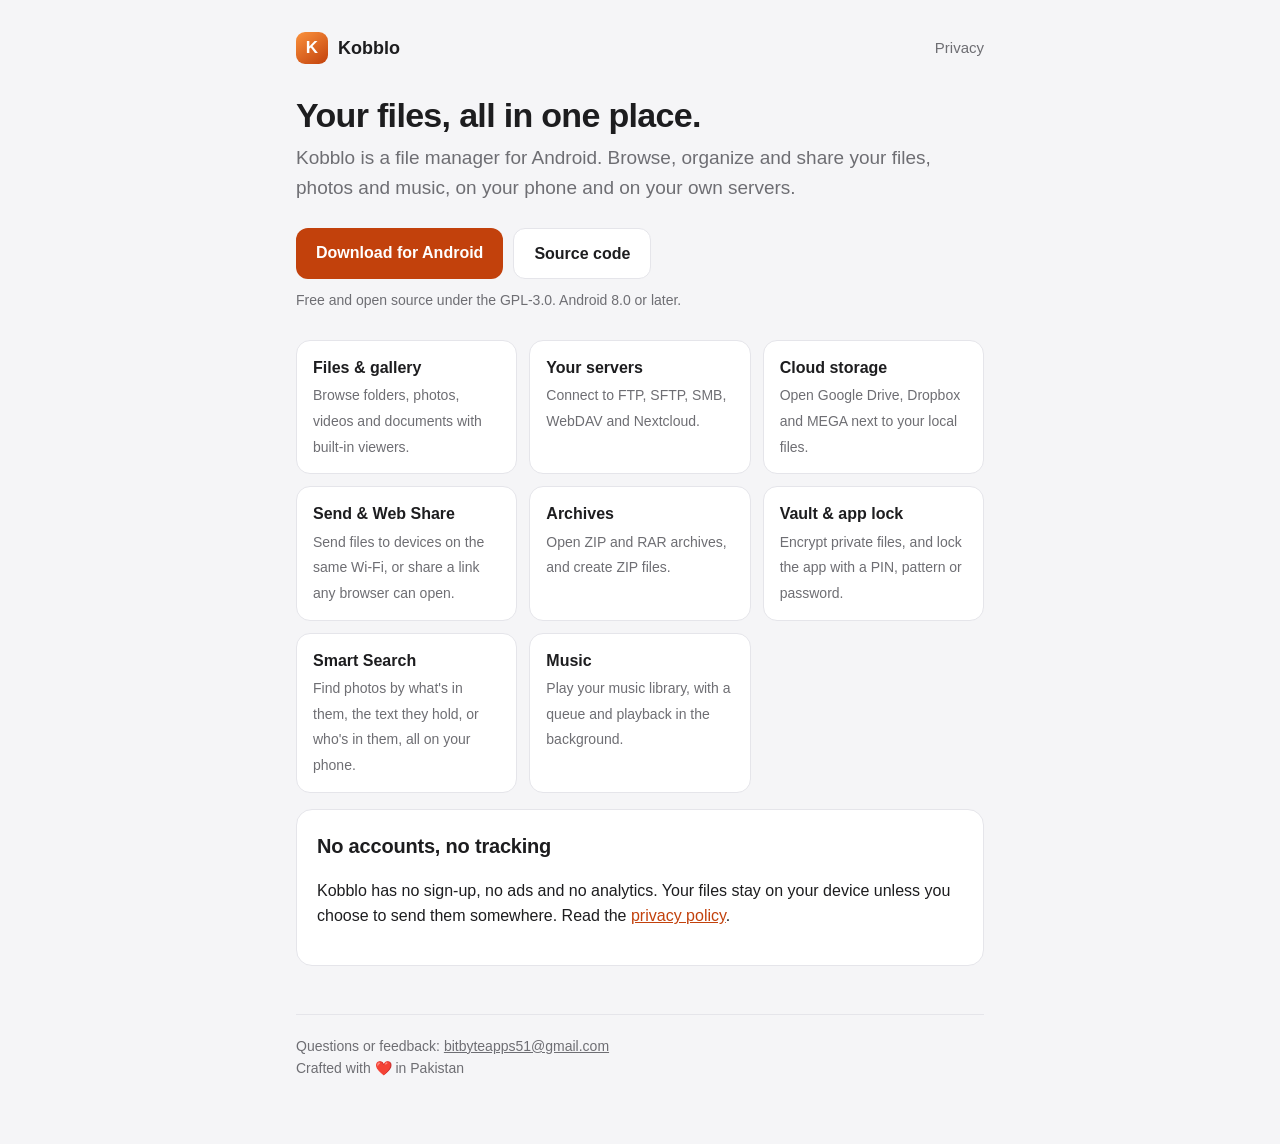
==== kobblo/index.html @ 42e16e0b "Kobblo website and privacy policy" ====
<!doctype html>
<html lang="en">
<head>
  <meta charset="utf-8">
  <meta name="viewport" content="width=device-width, initial-scale=1">
  <title>Kobblo – File Manager</title>
  <meta name="description" content="Kobblo is a file manager for Android: browse, organize and share your files, photos and media, on your phone and your own servers.">
  <link rel="stylesheet" href="style.css">
</head>
<body>
  <div class="wrap">
    <header class="site">
      <a class="brand" href="./"><span class="mark">K</span>Kobblo</a>
      <nav>
        <a href="privacy/">Privacy</a>
      </nav>
    </header>

    <h1>Your files, all in one place.</h1>
    <p class="lede">Kobblo is a file manager for Android. Browse, organize and share your files, photos and music, on your phone and on your own servers.</p>

    <p class="actions">
      <a class="button" href="https://github.com/JkMulti/Kobblo/releases/latest">Download for Android</a>
      <a class="button secondary" href="https://github.com/JkMulti/Kobblo">Source code</a>
    </p>
    <p class="meta">Free and open source under the GPL-3.0. Android 8.0 or later.</p>

    <ul class="features">
      <li><strong>Files &amp; gallery</strong><span>Browse folders, photos, videos and documents with built-in viewers.</span></li>
      <li><strong>Your servers</strong><span>Connect to FTP, SFTP, SMB, WebDAV and Nextcloud.</span></li>
      <li><strong>Cloud storage</strong><span>Open Google Drive, Dropbox and MEGA next to your local files.</span></li>
      <li><strong>Send &amp; Web Share</strong><span>Send files to devices on the same Wi-Fi, or share a link any browser can open.</span></li>
      <li><strong>Archives</strong><span>Open ZIP and RAR archives, and create ZIP files.</span></li>
      <li><strong>Vault &amp; app lock</strong><span>Encrypt private files, and lock the app with a PIN, pattern or password.</span></li>
      <li><strong>Smart Search</strong><span>Find photos by what's in them, the text they hold, or who's in them, all on your phone.</span></li>
      <li><strong>Music</strong><span>Play your music library, with a queue and playback in the background.</span></li>
    </ul>

    <div class="card">
      <h2>No accounts, no tracking</h2>
      <p>Kobblo has no sign-up, no ads and no analytics. Your files stay on your device unless you choose to send them somewhere. Read the <a href="privacy/">privacy policy</a>.</p>
    </div>

    <footer class="site">
      Questions or feedback: <a href="mailto:bitbyteapps51@gmail.com">bitbyteapps51@gmail.com</a><br>
      Crafted with ❤️ in Pakistan
    </footer>
  </div>
</body>
</html>
---- kobblo/style.css ----
:root {
  --bg: #f5f5f7;
  --card: #ffffff;
  --text: #1d1d1f;
  --muted: #6e6e73;
  --line: #e5e5ea;
  --accent: #c2410c;
  --code-bg: #f2f2f5;
  color-scheme: light;
}

@media (prefers-color-scheme: dark) {
  :root {
    --bg: #000000;
    --card: #1c1c1e;
    --text: #f5f5f7;
    --muted: #a1a1a6;
    --line: #2c2c2e;
    --accent: #fb923c;
    --code-bg: #2c2c2e;
    color-scheme: dark;
  }
}

* { box-sizing: border-box; }

body {
  margin: 0;
  background: var(--bg);
  color: var(--text);
  font: 16px/1.6 -apple-system, BlinkMacSystemFont, "Segoe UI", Roboto, "Helvetica Neue", Arial, sans-serif;
  -webkit-font-smoothing: antialiased;
}

.wrap {
  max-width: 720px;
  margin: 0 auto;
  padding: 32px 16px 64px;
}

header.site {
  display: flex;
  align-items: center;
  justify-content: space-between;
  gap: 12px;
  margin-bottom: 32px;
}

.brand {
  display: flex;
  align-items: center;
  gap: 10px;
  color: var(--text);
  text-decoration: none;
  font-weight: 700;
  font-size: 18px;
}

.mark {
  width: 32px;
  height: 32px;
  border-radius: 9px;
  background: linear-gradient(145deg, #fb923c, #c2410c);
  display: grid;
  place-items: center;
  color: #fff;
  font-size: 17px;
  font-weight: 800;
}

nav a {
  color: var(--muted);
  text-decoration: none;
  margin-left: 16px;
  font-size: 15px;
}

nav a:hover, nav a[aria-current="page"] { color: var(--text); }

h1 { font-size: 34px; line-height: 1.15; margin: 0 0 8px; letter-spacing: -0.02em; }
h2 { font-size: 20px; margin: 36px 0 8px; letter-spacing: -0.01em; }
p, li { color: var(--text); }
.lede { font-size: 19px; color: var(--muted); margin: 0 0 24px; }
.meta { color: var(--muted); font-size: 14px; margin: 0 0 28px; }

a { color: var(--accent); }

.card {
  background: var(--card);
  border: 1px solid var(--line);
  border-radius: 16px;
  padding: 20px;
  margin: 16px 0;
}

.card h2:first-child { margin-top: 0; }

ul { padding-left: 20px; }
li { margin: 6px 0; }

pre {
  background: var(--code-bg);
  border-radius: 12px;
  padding: 16px;
  overflow-x: auto;
  white-space: pre-wrap;
  font: 13px/1.55 ui-monospace, SFMono-Regular, Menlo, Consolas, monospace;
}

.features {
  display: grid;
  grid-template-columns: repeat(auto-fit, minmax(200px, 1fr));
  gap: 12px;
  padding: 0;
  list-style: none;
}

.features li {
  background: var(--card);
  border: 1px solid var(--line);
  border-radius: 14px;
  padding: 14px 16px;
  margin: 0;
}

.features strong { display: block; margin-bottom: 2px; }
.features span { color: var(--muted); font-size: 14px; }

footer.site {
  margin-top: 48px;
  padding-top: 20px;
  border-top: 1px solid var(--line);
  color: var(--muted);
  font-size: 14px;
}

footer.site a { color: var(--muted); }

@media (max-width: 480px) {
  h1 { font-size: 28px; }
  nav a { margin-left: 12px; font-size: 14px; }
}

.actions { display: flex; flex-wrap: wrap; gap: 10px; margin: 0 0 10px; }

.button {
  display: inline-block;
  padding: 12px 20px;
  border-radius: 12px;
  background: var(--accent);
  color: #fff;
  font-weight: 600;
  text-decoration: none;
}

.button.secondary {
  background: var(--card);
  color: var(--text);
  border: 1px solid var(--line);
}

.button:hover { filter: brightness(1.05); }
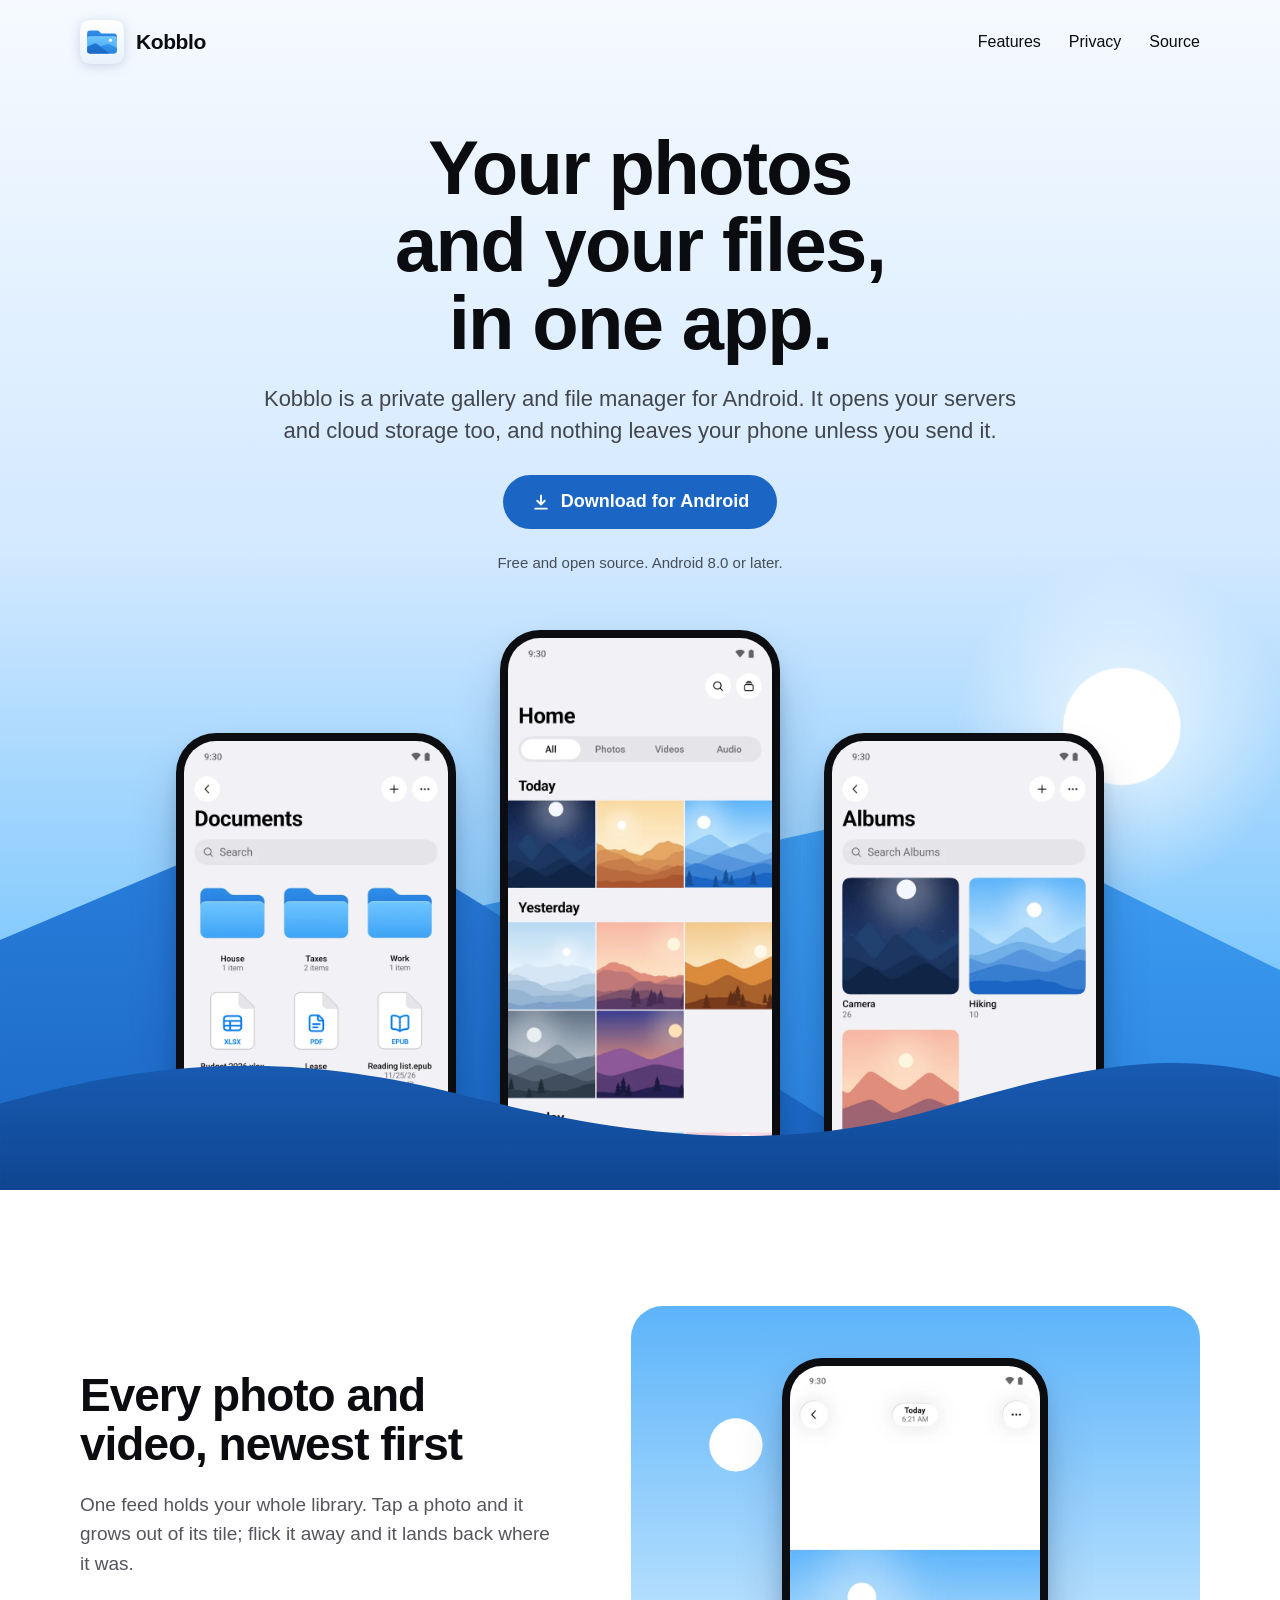
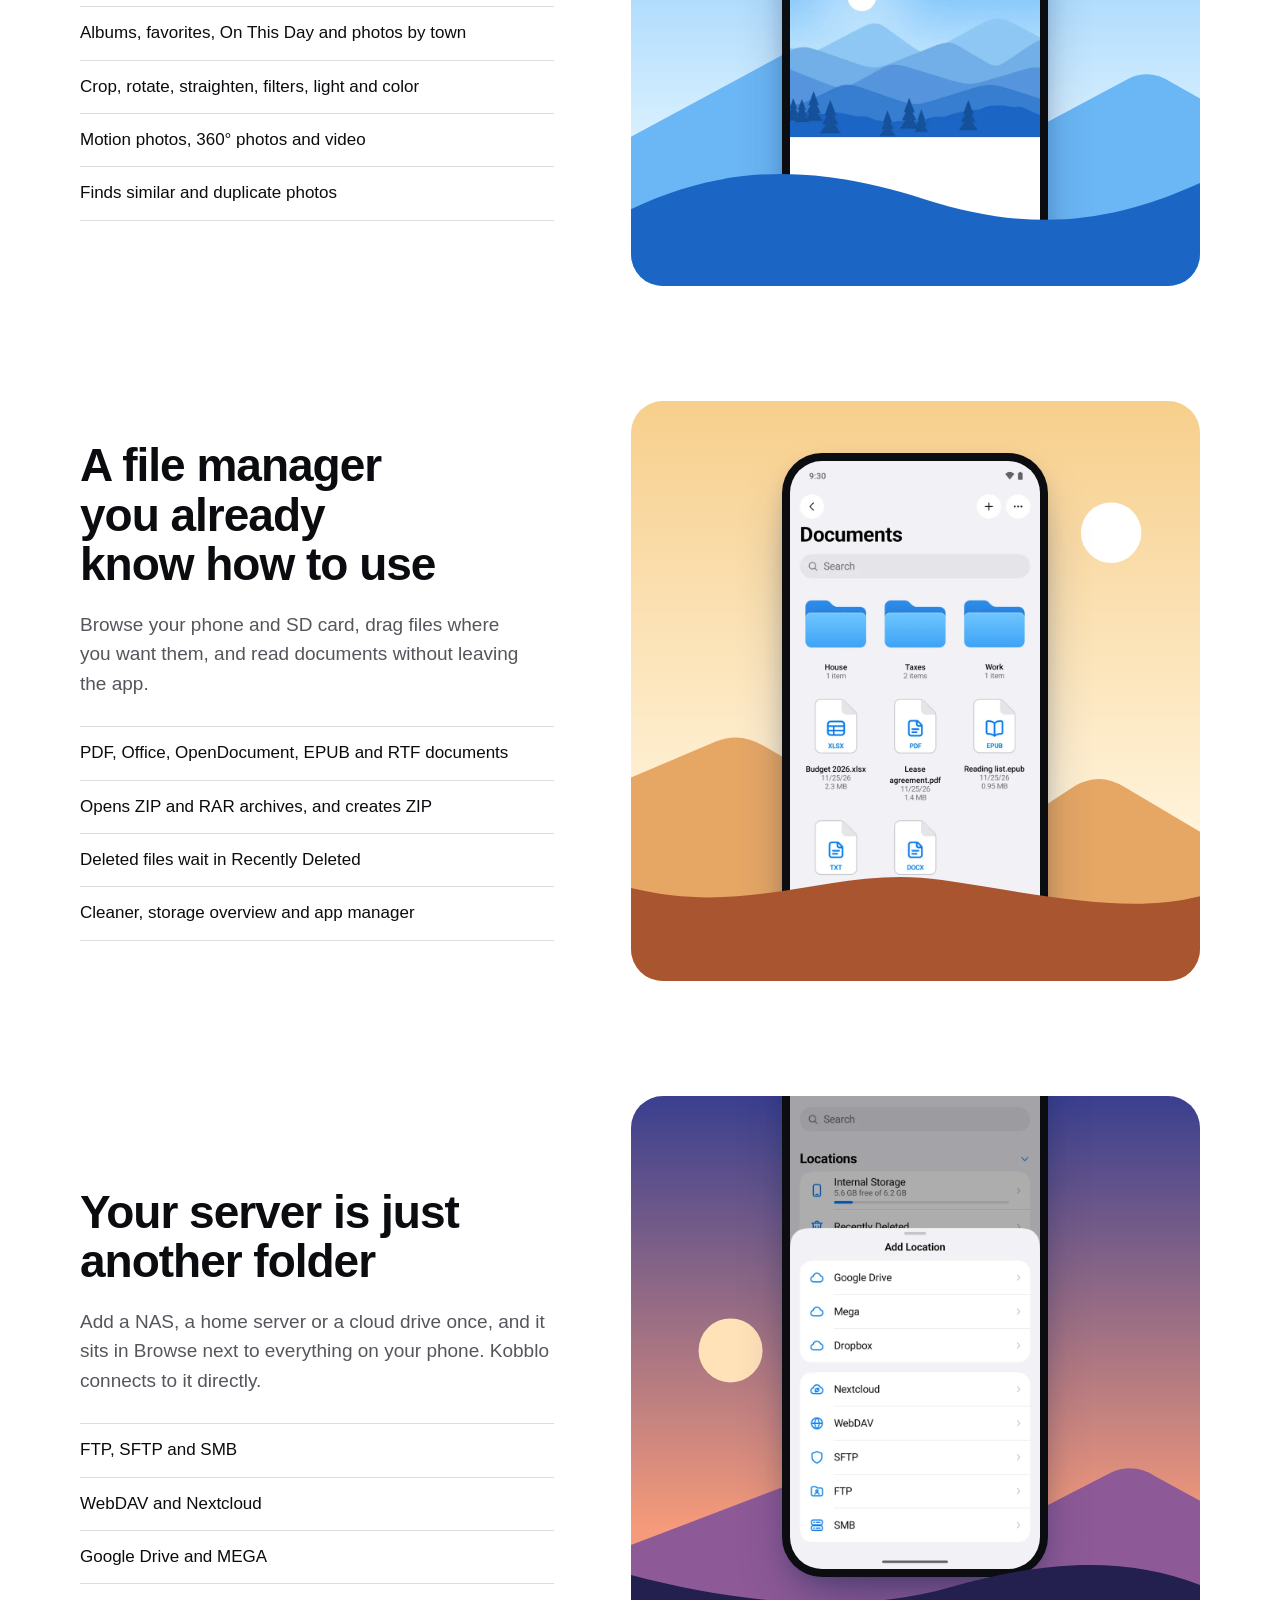
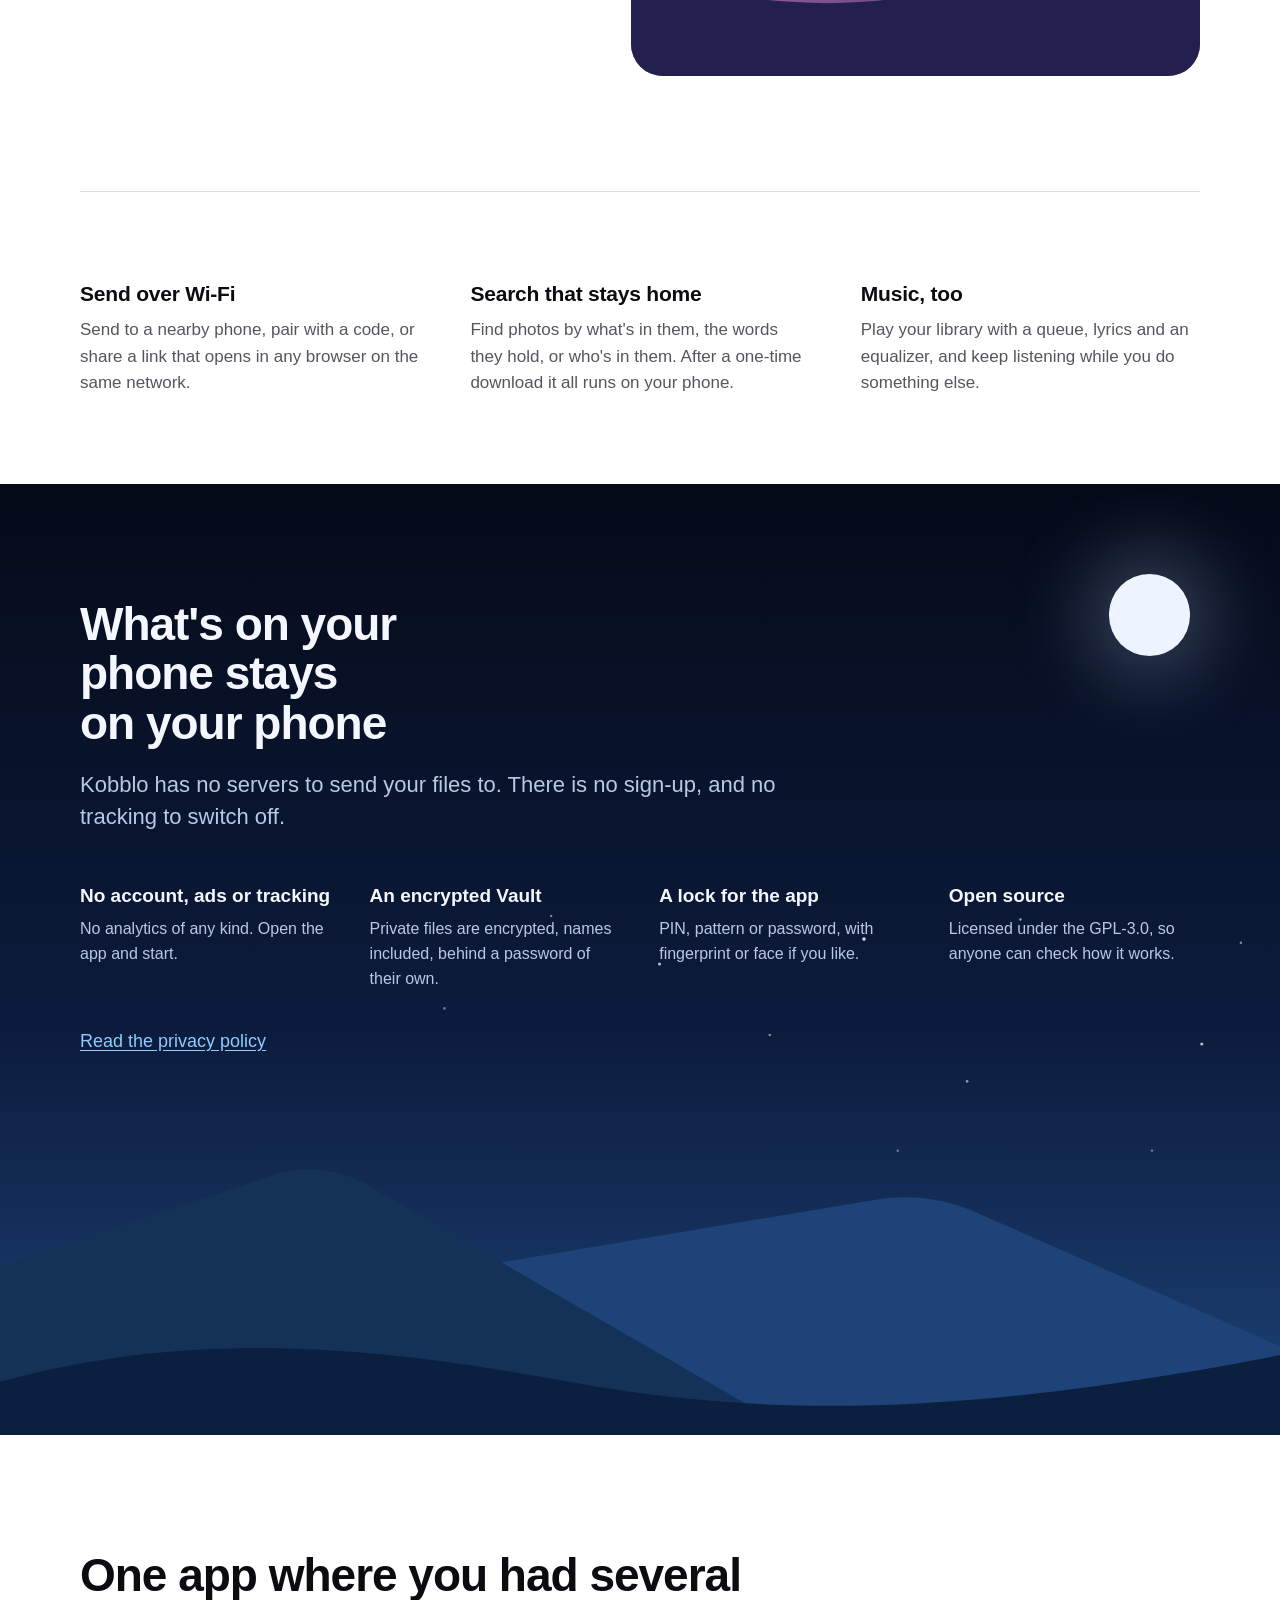
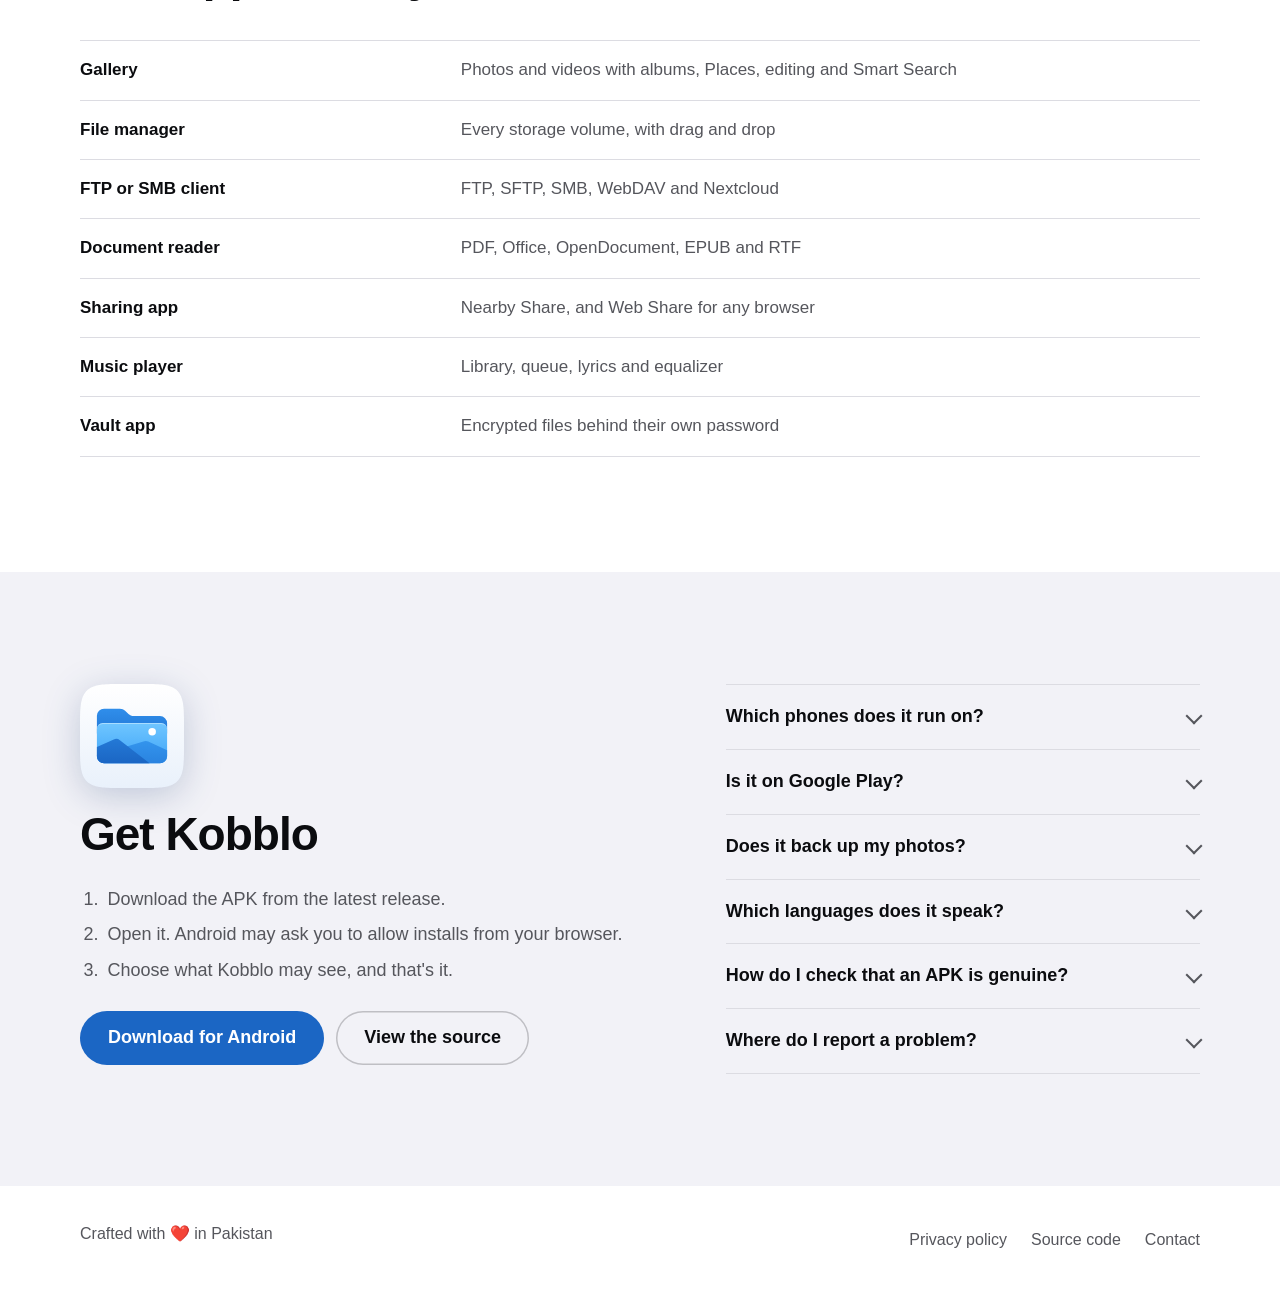
==== commit 59d20a6d: "New design with the app's icon" ====
--- a/kobblo/index.html
+++ b/kobblo/index.html
@@ -3,48 +3,242 @@
 <head>
   <meta charset="utf-8">
   <meta name="viewport" content="width=device-width, initial-scale=1">
-  <title>Kobblo – File Manager</title>
-  <meta name="description" content="Kobblo is a file manager for Android: browse, organize and share your files, photos and media, on your phone and your own servers.">
+  <title>Kobblo – Gallery and File Manager for Android</title>
+  <meta name="description" content="Kobblo is a private gallery and file manager for Android. Photos, files, servers and cloud storage in one app, with no account, no ads and no tracking.">
+  <link rel="canonical" href="https://jkmulti.github.io/kobblo/">
+  <link rel="icon" href="img/icon.svg" type="image/svg+xml">
+  <link rel="icon" href="img/favicon.png" type="image/png" sizes="64x64">
+  <link rel="apple-touch-icon" href="img/apple-touch-icon.png">
+  <meta name="theme-color" content="#f6faff" media="(prefers-color-scheme: light)">
+  <meta name="theme-color" content="#050a18" media="(prefers-color-scheme: dark)">
+  <meta property="og:type" content="website">
+  <meta property="og:title" content="Kobblo – Gallery and File Manager for Android">
+  <meta property="og:description" content="Your photos and your files, in one private app.">
+  <meta property="og:url" content="https://jkmulti.github.io/kobblo/">
+  <meta property="og:image" content="https://jkmulti.github.io/kobblo/img/share.png">
+  <meta name="twitter:card" content="summary_large_image">
   <link rel="stylesheet" href="style.css">
 </head>
 <body>
-  <div class="wrap">
-    <header class="site">
-      <a class="brand" href="./"><span class="mark">K</span>Kobblo</a>
-      <nav>
-        <a href="privacy/">Privacy</a>
-      </nav>
-    </header>
-
-    <h1>Your files, all in one place.</h1>
-    <p class="lede">Kobblo is a file manager for Android. Browse, organize and share your files, photos and music, on your phone and on your own servers.</p>
-
-    <p class="actions">
-      <a class="button" href="https://github.com/JkMulti/Kobblo/releases/latest">Download for Android</a>
-      <a class="button secondary" href="https://github.com/JkMulti/Kobblo">Source code</a>
-    </p>
-    <p class="meta">Free and open source under the GPL-3.0. Android 8.0 or later.</p>
-
-    <ul class="features">
-      <li><strong>Files &amp; gallery</strong><span>Browse folders, photos, videos and documents with built-in viewers.</span></li>
-      <li><strong>Your servers</strong><span>Connect to FTP, SFTP, SMB, WebDAV and Nextcloud.</span></li>
-      <li><strong>Cloud storage</strong><span>Open Google Drive, Dropbox and MEGA next to your local files.</span></li>
-      <li><strong>Send &amp; Web Share</strong><span>Send files to devices on the same Wi-Fi, or share a link any browser can open.</span></li>
-      <li><strong>Archives</strong><span>Open ZIP and RAR archives, and create ZIP files.</span></li>
-      <li><strong>Vault &amp; app lock</strong><span>Encrypt private files, and lock the app with a PIN, pattern or password.</span></li>
-      <li><strong>Smart Search</strong><span>Find photos by what's in them, the text they hold, or who's in them, all on your phone.</span></li>
-      <li><strong>Music</strong><span>Play your music library, with a queue and playback in the background.</span></li>
-    </ul>
-
-    <div class="card">
-      <h2>No accounts, no tracking</h2>
-      <p>Kobblo has no sign-up, no ads and no analytics. Your files stay on your device unless you choose to send them somewhere. Read the <a href="privacy/">privacy policy</a>.</p>
+  <a class="skip" href="#main">Skip to content</a>
+
+  <section class="open">
+    <svg class="land back" viewBox="0 0 1440 760" aria-hidden="true">
+      <defs>
+        <linearGradient id="far" x2="0" y2="1"><stop stop-color="var(--far-top)"/><stop offset="1" stop-color="var(--far-low)"/></linearGradient>
+        <linearGradient id="near" x2="0" y2="1"><stop stop-color="var(--near-top)"/><stop offset="1" stop-color="var(--near-low)"/></linearGradient>
+        <radialGradient id="glow"><stop stop-color="var(--sun)" stop-opacity=".75"/><stop offset="1" stop-color="var(--sun)" stop-opacity="0"/></radialGradient>
+      </defs>
+      <g class="sun"><circle cx="1262" cy="238" r="190" fill="url(#glow)"/><circle cx="1262" cy="238" r="66" fill="var(--sun)"/></g>
+      <path fill="url(#far)" d="M0 560 L1000 338 Q1060 324 1116 352 L1440 512 V760 H0Z"/>
+      <path fill="url(#near)" d="M0 478 L298 352 Q360 326 416 360 L1060 760 H0Z"/>
+    </svg>
+
+    <div class="wrap">
+      <header class="site-head" style="position:relative;z-index:3">
+        <a class="brand" href="./"><img src="img/icon.svg" width="44" height="44" alt="">Kobblo</a>
+        <nav aria-label="Main">
+          <a class="wide" href="#features">Features</a>
+          <a href="privacy/">Privacy</a>
+          <a href="https://github.com/JkMulti/Kobblo">Source</a>
+        </nav>
+      </header>
+
+      <div class="copy">
+        <h1>Your photos and your files, in one app.</h1>
+        <p class="lead">Kobblo is a private gallery and file manager for Android. It opens your servers and cloud storage too, and nothing leaves your phone unless you send it.</p>
+        <p class="actions">
+          <a class="button" href="https://github.com/JkMulti/Kobblo/releases/latest">
+            <svg viewBox="0 0 24 24" fill="none" stroke="currentColor" stroke-width="2.2" stroke-linecap="round" stroke-linejoin="round" aria-hidden="true"><path d="M12 4v11M7.5 10.5 12 15l4.5-4.5M5 20h14"/></svg>
+            Download for Android
+          </a>
+        </p>
+        <p class="note">Free and open source. Android 8.0 or later.</p>
+      </div>
     </div>
 
-    <footer class="site">
-      Questions or feedback: <a href="mailto:bitbyteapps51@gmail.com">bitbyteapps51@gmail.com</a><br>
-      Crafted with ❤️ in Pakistan
-    </footer>
-  </div>
+    <div class="phones">
+      <div class="phone"><picture><source srcset="img/documents-dark.webp" media="(prefers-color-scheme: dark)"><img src="img/documents.webp" width="630" height="1400" alt="A folder in Kobblo, with three blue folders and five documents"></picture></div>
+      <div class="phone"><picture><source srcset="img/home-dark.webp" media="(prefers-color-scheme: dark)"><img src="img/home.webp" width="630" height="1400" alt="Kobblo's Home tab, with photos grouped under Today, Yesterday and Sunday"></picture></div>
+      <div class="phone"><picture><source srcset="img/albums-dark.webp" media="(prefers-color-scheme: dark)"><img src="img/albums.webp" width="630" height="1400" alt="Albums in Kobblo: Camera, Hiking and Lake weekend"></picture></div>
+    </div>
+
+    <svg class="land front" viewBox="0 0 1440 190" aria-hidden="true">
+      <defs><linearGradient id="fore" x2="0" y2="1"><stop stop-color="var(--fore-top)"/><stop offset="1" stop-color="var(--fore-low)"/></linearGradient></defs>
+      <path fill="url(#fore)" d="M0 92 C180 40 330 34 520 82 S880 150 1060 96 1330 34 1440 62 V190 H0Z"/>
+    </svg>
+  </section>
+
+  <main id="main">
+    <div id="features" class="wrap">
+      <section class="chapter">
+        <div class="split">
+          <div class="text">
+            <h2>Every photo and video, newest first</h2>
+            <p>One feed holds your whole library. Tap a photo and it grows out of its tile; flick it away and it lands back where it was.</p>
+            <ul class="facts">
+              <li>Albums, favorites, On This Day and photos by town</li>
+              <li>Crop, rotate, straighten, filters, light and color</li>
+              <li>Motion photos, 360° photos and video</li>
+              <li>Finds similar and duplicate photos</li>
+            </ul>
+          </div>
+          <div class="stage noon">
+            <svg class="sun-dot" viewBox="0 0 640 580" aria-hidden="true"><circle cx="118" cy="120" r="30" fill="#fff"/></svg>
+            <svg class="ridge" viewBox="0 0 640 300" preserveAspectRatio="none" aria-hidden="true"><path fill="#6bb6f5" d="M0 150 L176 66 Q210 52 244 70 L420 158 L560 92 Q584 82 608 96 L640 112 V300 H0Z"/></svg>
+            <div class="phone"><picture><source srcset="img/viewer-dark.webp" media="(prefers-color-scheme: dark)"><img loading="lazy" src="img/viewer.webp" width="630" height="1400" alt="A photo open in Kobblo, with a strip of the other photos below it"></picture></div>
+            <svg class="ridge fore" viewBox="0 0 640 300" preserveAspectRatio="none" aria-hidden="true"><path fill="#1b66c4" d="M0 222 C110 176 210 178 330 212 S540 236 640 196 V300 H0Z"/></svg>
+          </div>
+        </div>
+      </section>
+
+      <section class="chapter">
+        <div class="split">
+          <div class="text">
+            <h2>A file manager you already know how to use</h2>
+            <p>Browse your phone and SD card, drag files where you want them, and read documents without leaving the app.</p>
+            <ul class="facts">
+              <li>PDF, Office, OpenDocument, EPUB and RTF documents</li>
+              <li>Opens ZIP and RAR archives, and creates ZIP</li>
+              <li>Deleted files wait in Recently Deleted</li>
+              <li>Cleaner, storage overview and app manager</li>
+            </ul>
+          </div>
+          <div class="stage gold">
+            <svg class="sun-dot" viewBox="0 0 640 580" aria-hidden="true"><circle cx="540" cy="112" r="34" fill="#fff"/></svg>
+            <svg class="ridge" viewBox="0 0 640 300" preserveAspectRatio="none" aria-hidden="true"><path fill="#e6a765" d="M0 96 L96 60 Q124 50 152 66 L372 178 L500 104 Q528 90 556 106 L640 150 V300 H0Z"/></svg>
+            <div class="phone"><picture><source srcset="img/documents-dark.webp" media="(prefers-color-scheme: dark)"><img loading="lazy" src="img/documents.webp" width="630" height="1400" alt="The Documents folder in Kobblo"></picture></div>
+            <svg class="ridge fore" viewBox="0 0 640 300" preserveAspectRatio="none" aria-hidden="true"><path fill="#a9552f" d="M0 206 C140 236 230 182 350 198 S560 232 640 214 V300 H0Z"/></svg>
+          </div>
+        </div>
+      </section>
+
+      <section class="chapter">
+        <div class="split">
+          <div class="text">
+            <h2>Your server is just another folder</h2>
+            <p>Add a NAS, a home server or a cloud drive once, and it sits in Browse next to everything on your phone. Kobblo connects to it directly.</p>
+            <ul class="facts">
+              <li>FTP, SFTP and SMB</li>
+              <li>WebDAV and Nextcloud</li>
+              <li>Google Drive and MEGA</li>
+            </ul>
+          </div>
+          <div class="stage dusk">
+            <svg class="sun-dot" viewBox="0 0 640 580" aria-hidden="true"><circle cx="112" cy="250" r="36" fill="#ffe2b8"/></svg>
+            <svg class="ridge" viewBox="0 0 640 300" preserveAspectRatio="none" aria-hidden="true"><path fill="#8d5a97" d="M0 168 L250 84 Q290 70 328 92 L430 146 L540 96 Q566 86 590 100 L640 124 V300 H0Z"/></svg>
+            <div class="phone"><picture><source srcset="img/locations-dark.webp" media="(prefers-color-scheme: dark)"><img loading="lazy" src="img/locations.webp" width="630" height="1400" alt="The Add Location sheet, listing cloud storage and server types"></picture></div>
+            <svg class="ridge fore" viewBox="0 0 640 300" preserveAspectRatio="none" aria-hidden="true"><path fill="#231f4f" d="M0 198 C120 226 250 238 360 210 S560 180 640 208 V300 H0Z"/></svg>
+          </div>
+        </div>
+      </section>
+
+      <section class="more columns" aria-label="More in Kobblo">
+        <div>
+          <h3>Send over Wi-Fi</h3>
+          <p>Send to a nearby phone, pair with a code, or share a link that opens in any browser on the same network.</p>
+        </div>
+        <div>
+          <h3>Search that stays home</h3>
+          <p>Find photos by what's in them, the words they hold, or who's in them. After a one-time download it all runs on your phone.</p>
+        </div>
+        <div>
+          <h3>Music, too</h3>
+          <p>Play your library with a queue, lyrics and an equalizer, and keep listening while you do something else.</p>
+        </div>
+      </section>
+    </div>
+
+    <section class="night" aria-labelledby="private">
+      <i class="moon" aria-hidden="true"></i>
+      <svg class="sky" viewBox="0 0 1440 620" aria-hidden="true">
+        <g fill="#fff">
+          <circle cx="742" cy="90" r="1.8" opacity=".7"/><circle cx="866" cy="170" r="1.4" opacity=".5"/><circle cx="972" cy="62" r="2" opacity=".8"/><circle cx="1088" cy="222" r="1.5" opacity=".55"/><circle cx="1148" cy="40" r="1.4" opacity=".6"/><circle cx="1352" cy="180" r="1.8" opacity=".7"/><circle cx="1396" cy="66" r="1.4" opacity=".5"/><circle cx="620" cy="36" r="1.4" opacity=".45"/><circle cx="500" cy="140" r="1.5" opacity=".4"/><circle cx="1010" cy="300" r="1.4" opacity=".4"/><circle cx="1296" cy="300" r="1.3" opacity=".45"/>
+        </g>
+        <path fill="#1d4379" d="M0 520 L980 356 Q1044 344 1104 372 L1440 520 V620 H0Z"/>
+        <path fill="#143158" d="M0 430 L300 330 Q360 308 416 340 L900 620 H0Z"/>
+        <path fill="#0b1f3f" d="M0 560 C220 500 420 520 640 560 S1080 600 1440 530 V620 H0Z"/>
+      </svg>
+      <div class="wrap">
+        <h2 id="private">What's on your phone stays on your phone</h2>
+        <p class="lead">Kobblo has no servers to send your files to. There is no sign-up, and no tracking to switch off.</p>
+        <dl>
+          <div><dt>No account, ads or tracking</dt><dd>No analytics of any kind. Open the app and start.</dd></div>
+          <div><dt>An encrypted Vault</dt><dd>Private files are encrypted, names included, behind a password of their own.</dd></div>
+          <div><dt>A lock for the app</dt><dd>PIN, pattern or password, with fingerprint or face if you like.</dd></div>
+          <div><dt>Open source</dt><dd>Licensed under the GPL-3.0, so anyone can check how it works.</dd></div>
+        </dl>
+        <p class="policy"><a href="privacy/">Read the privacy policy</a></p>
+      </div>
+    </section>
+
+    <section class="chapter wrap">
+      <h2>One app where you had several</h2>
+      <table class="swap">
+        <tbody>
+          <tr><th scope="row">Gallery</th><td>Photos and videos with albums, Places, editing and Smart Search</td></tr>
+          <tr><th scope="row">File manager</th><td>Every storage volume, with drag and drop</td></tr>
+          <tr><th scope="row">FTP or SMB client</th><td>FTP, SFTP, SMB, WebDAV and Nextcloud</td></tr>
+          <tr><th scope="row">Document reader</th><td>PDF, Office, OpenDocument, EPUB and RTF</td></tr>
+          <tr><th scope="row">Sharing app</th><td>Nearby Share, and Web Share for any browser</td></tr>
+          <tr><th scope="row">Music player</th><td>Library, queue, lyrics and equalizer</td></tr>
+          <tr><th scope="row">Vault app</th><td>Encrypted files behind their own password</td></tr>
+        </tbody>
+      </table>
+    </section>
+
+    <section class="get" aria-labelledby="get">
+      <div class="wrap">
+        <div class="start">
+          <img src="img/icon.svg" width="104" height="104" alt="Kobblo's icon: a blue folder with hills and a sun">
+          <h2 id="get">Get Kobblo</h2>
+          <ol>
+            <li>Download the APK from the latest release.</li>
+            <li>Open it. Android may ask you to allow installs from your browser.</li>
+            <li>Choose what Kobblo may see, and that's it.</li>
+          </ol>
+          <p class="actions">
+            <a class="button" href="https://github.com/JkMulti/Kobblo/releases/latest">Download for Android</a>
+            <a class="button plain" href="https://github.com/JkMulti/Kobblo">View the source</a>
+          </p>
+        </div>
+        <div>
+          <details>
+            <summary>Which phones does it run on?</summary>
+            <p>Android 8.0 or later. Smart Search, text in photos and People need Android 11 or later.</p>
+          </details>
+          <details>
+            <summary>Is it on Google Play?</summary>
+            <p>Not at the moment. Every release is published on GitHub, with its checksum.</p>
+          </details>
+          <details>
+            <summary>Does it back up my photos?</summary>
+            <p>No. Kobblo keeps your library on your phone and never uploads it on its own.</p>
+          </details>
+          <details>
+            <summary>Which languages does it speak?</summary>
+            <p>Sixteen, including Urdu and Arabic, which read right to left.</p>
+          </details>
+          <details>
+            <summary>How do I check that an APK is genuine?</summary>
+            <p>Every release is signed with the same key. Compare its certificate's SHA-256 with this one:<br><code>5C:08:20:20:0E:35:20:3C:AF:AB:C9:CD:17:E2:02:B4:D5:F6:38:C1:1D:C6:5E:A4:CF:10:28:D1:2B:46:48:99</code></p>
+          </details>
+          <details>
+            <summary>Where do I report a problem?</summary>
+            <p>Open an <a href="https://github.com/JkMulti/Kobblo/issues">issue on GitHub</a>, or write to <a href="mailto:bitbyteapps51@gmail.com">bitbyteapps51@gmail.com</a>.</p>
+          </details>
+        </div>
+      </div>
+    </section>
+  </main>
+
+  <footer class="wrap site-foot">
+    <span>Crafted with ❤️ in Pakistan</span>
+    <nav aria-label="Footer">
+      <a href="privacy/">Privacy policy</a>
+      <a href="https://github.com/JkMulti/Kobblo">Source code</a>
+      <a href="mailto:bitbyteapps51@gmail.com">Contact</a>
+    </nav>
+  </footer>
 </body>
 </html>
--- a/kobblo/style.css
+++ b/kobblo/style.css
@@ -1,162 +1,247 @@
+/* Kobblo's website. The colors are the app icon's: its blues for the hills, its white for the sun. */
 :root {
-  --bg: #f5f5f7;
-  --card: #ffffff;
-  --text: #1d1d1f;
-  --muted: #6e6e73;
-  --line: #e5e5ea;
-  --accent: #c2410c;
-  --code-bg: #f2f2f5;
-  color-scheme: light;
+  color-scheme: light dark;
+  --page: #ffffff;
+  --band: #f2f2f7;
+  --ink: #0b0c0f;
+  --soft: #55565c;
+  --rule: #dcdce2;
+  --link: #1b66c4;
+  --fill: #1b66c4;
+  --fill-press: #16559f;
+  --on-fill: #ffffff;
+  --sky-top: #f6faff;
+  --sky-mid: #d3e9ff;
+  --sky-low: #7fc8fd;
+  --sun: #ffffff;
+  --far-top: #3f9ff2;
+  --far-low: #2a83e0;
+  --near-top: #2a80dd;
+  --near-low: #1b66c4;
+  --fore-top: #185bb2;
+  --fore-low: #0f4590;
+  --bezel: #0c0d10;
+  --shadow: 0 30px 60px -20px rgba(8, 32, 74, .45), 0 10px 24px -10px rgba(8, 32, 74, .35);
 }
 
 @media (prefers-color-scheme: dark) {
   :root {
-    --bg: #000000;
-    --card: #1c1c1e;
-    --text: #f5f5f7;
-    --muted: #a1a1a6;
-    --line: #2c2c2e;
-    --accent: #fb923c;
-    --code-bg: #2c2c2e;
-    color-scheme: dark;
+    --page: #000000;
+    --band: #111113;
+    --ink: #f5f5f7;
+    --soft: #a6a6ad;
+    --rule: #2c2c2e;
+    --link: #58b0ff;
+    --fill: #2f8eeb;
+    --fill-press: #2479d6;
+    --on-fill: #00132b;
+    --sky-top: #050a18;
+    --sky-mid: #0c1c3d;
+    --sky-low: #24508f;
+    --sun: #eef4ff;
+    --far-top: #24508f;
+    --far-low: #1b3f75;
+    --near-top: #173763;
+    --near-low: #102a50;
+    --fore-top: #0c2142;
+    --fore-low: #000000;
+    --bezel: #26272b;
+    --shadow: 0 30px 60px -20px rgba(0, 0, 0, .8), 0 10px 24px -10px rgba(0, 0, 0, .6);
   }
 }
 
 * { box-sizing: border-box; }
+
+html { scroll-behavior: smooth; -webkit-text-size-adjust: 100%; }
 
 body {
   margin: 0;
-  background: var(--bg);
-  color: var(--text);
-  font: 16px/1.6 -apple-system, BlinkMacSystemFont, "Segoe UI", Roboto, "Helvetica Neue", Arial, sans-serif;
+  background: var(--page);
+  color: var(--ink);
+  font: 18px/1.55 -apple-system, BlinkMacSystemFont, "Segoe UI", Roboto, "Helvetica Neue", Arial, sans-serif;
   -webkit-font-smoothing: antialiased;
 }
 
-.wrap {
-  max-width: 720px;
-  margin: 0 auto;
-  padding: 32px 16px 64px;
-}
-
-header.site {
-  display: flex;
-  align-items: center;
-  justify-content: space-between;
-  gap: 12px;
-  margin-bottom: 32px;
-}
-
-.brand {
-  display: flex;
-  align-items: center;
-  gap: 10px;
-  color: var(--text);
-  text-decoration: none;
-  font-weight: 700;
-  font-size: 18px;
-}
-
-.mark {
-  width: 32px;
-  height: 32px;
-  border-radius: 9px;
-  background: linear-gradient(145deg, #fb923c, #c2410c);
-  display: grid;
-  place-items: center;
-  color: #fff;
-  font-size: 17px;
-  font-weight: 800;
-}
-
-nav a {
-  color: var(--muted);
-  text-decoration: none;
-  margin-left: 16px;
-  font-size: 15px;
-}
-
-nav a:hover, nav a[aria-current="page"] { color: var(--text); }
-
-h1 { font-size: 34px; line-height: 1.15; margin: 0 0 8px; letter-spacing: -0.02em; }
-h2 { font-size: 20px; margin: 36px 0 8px; letter-spacing: -0.01em; }
-p, li { color: var(--text); }
-.lede { font-size: 19px; color: var(--muted); margin: 0 0 24px; }
-.meta { color: var(--muted); font-size: 14px; margin: 0 0 28px; }
-
-a { color: var(--accent); }
-
-.card {
-  background: var(--card);
-  border: 1px solid var(--line);
-  border-radius: 16px;
-  padding: 20px;
-  margin: 16px 0;
-}
-
-.card h2:first-child { margin-top: 0; }
-
-ul { padding-left: 20px; }
-li { margin: 6px 0; }
-
-pre {
-  background: var(--code-bg);
-  border-radius: 12px;
-  padding: 16px;
-  overflow-x: auto;
-  white-space: pre-wrap;
-  font: 13px/1.55 ui-monospace, SFMono-Regular, Menlo, Consolas, monospace;
-}
-
-.features {
-  display: grid;
-  grid-template-columns: repeat(auto-fit, minmax(200px, 1fr));
-  gap: 12px;
-  padding: 0;
-  list-style: none;
-}
-
-.features li {
-  background: var(--card);
-  border: 1px solid var(--line);
-  border-radius: 14px;
-  padding: 14px 16px;
-  margin: 0;
-}
-
-.features strong { display: block; margin-bottom: 2px; }
-.features span { color: var(--muted); font-size: 14px; }
-
-footer.site {
-  margin-top: 48px;
-  padding-top: 20px;
-  border-top: 1px solid var(--line);
-  color: var(--muted);
-  font-size: 14px;
-}
-
-footer.site a { color: var(--muted); }
-
-@media (max-width: 480px) {
-  h1 { font-size: 28px; }
-  nav a { margin-left: 12px; font-size: 14px; }
-}
-
-.actions { display: flex; flex-wrap: wrap; gap: 10px; margin: 0 0 10px; }
-
+img, svg { display: block; }
+a { color: var(--link); text-underline-offset: 3px; }
+:focus-visible { outline: 3px solid var(--link); outline-offset: 3px; border-radius: 6px; }
+
+.wrap { width: min(1120px, 100% - 40px); margin-inline: auto; }
+
+.skip { position: absolute; left: 20px; top: -60px; z-index: 5; background: var(--page); color: var(--ink); padding: 10px 16px; border-radius: 10px; }
+.skip:focus { top: 12px; }
+
+/* Header */
+
+.site-head { display: flex; align-items: center; justify-content: space-between; gap: 20px; padding: 20px 0; }
+.brand { display: inline-flex; align-items: center; gap: 12px; color: var(--ink); text-decoration: none; font-weight: 700; font-size: 21px; letter-spacing: -.02em; }
+.brand img { width: 44px; height: 44px; filter: drop-shadow(0 2px 6px rgba(12, 50, 110, .18)); }
+.site-head nav { display: flex; gap: 28px; }
+.site-head nav a { color: var(--ink); text-decoration: none; font-size: 16px; padding: 10px 0; }
+.site-head nav a:hover, .site-head nav a[aria-current="page"] { color: var(--link); }
+
+/* Type */
+
+h1, h2, h3 { margin: 0; letter-spacing: -.022em; text-wrap: balance; }
+h1 { font-size: clamp(40px, 6.4vw, 76px); line-height: 1.02; font-weight: 750; }
+h2 { font-size: clamp(30px, 4vw, 46px); line-height: 1.08; font-weight: 700; }
+h3 { font-size: 21px; line-height: 1.3; font-weight: 650; letter-spacing: -.01em; }
+p { margin: 0; text-wrap: pretty; }
+.lead { font-size: clamp(18px, 1.9vw, 22px); line-height: 1.45; color: var(--soft); }
+.note { font-size: 15px; color: var(--soft); }
+
+/* Buttons */
+
+.actions { display: flex; flex-wrap: wrap; align-items: center; gap: 12px; }
 .button {
-  display: inline-block;
-  padding: 12px 20px;
-  border-radius: 12px;
-  background: var(--accent);
-  color: #fff;
-  font-weight: 600;
-  text-decoration: none;
-}
-
-.button.secondary {
-  background: var(--card);
-  color: var(--text);
-  border: 1px solid var(--line);
-}
-
-.button:hover { filter: brightness(1.05); }
+  display: inline-flex; align-items: center; justify-content: center; gap: 10px; min-height: 54px; padding: 0 28px;
+  border-radius: 999px; background: var(--fill); color: var(--on-fill); font-size: 18px; font-weight: 600;
+  text-decoration: none; transition: background-color .15s cubic-bezier(.4, 0, .2, 1);
+}
+.button:hover { background: var(--fill-press); }
+.button svg { width: 20px; height: 20px; }
+.button.plain { background: transparent; color: var(--ink); box-shadow: inset 0 0 0 1.5px color-mix(in srgb, var(--ink) 22%, transparent); }
+.button.plain:hover { background: color-mix(in srgb, var(--ink) 7%, transparent); }
+
+/* Opening: the app icon's landscape, with the app standing in it */
+
+.open { position: relative; overflow: hidden; background: linear-gradient(var(--sky-top), var(--sky-mid) 46%, var(--sky-low) 82%); }
+.open .land { position: absolute; left: 50%; bottom: 0; width: max(100%, 1100px); transform: translateX(-50%); height: auto; }
+.open .front { z-index: 2; }
+.open .sun { transform-box: fill-box; transform-origin: center; animation: rise 1.4s cubic-bezier(.2, .7, .2, 1) both; }
+@keyframes rise { from { transform: translateY(90px); opacity: 0; } }
+.open .copy { position: relative; z-index: 3; text-align: center; display: grid; justify-items: center; gap: 22px; padding: 44px 0 56px; }
+.open h1 { max-width: 15ch; }
+.open .lead { max-width: 35em; color: color-mix(in srgb, var(--ink) 74%, transparent); }
+.open .actions { justify-content: center; margin-top: 6px; }
+.open .note { color: color-mix(in srgb, var(--ink) 70%, transparent); }
+
+.phones { position: relative; z-index: 1; display: flex; justify-content: center; align-items: flex-start; gap: clamp(18px, 3.4vw, 52px); height: clamp(380px, 47vw, 560px); }
+.phone { flex: none; border-radius: 40px; padding: 8px; background: var(--bezel); box-shadow: var(--shadow); }
+.phone img { width: clamp(200px, 22vw, 264px); height: auto; border-radius: 32px; }
+.phones .phone:first-child, .phones .phone:last-child { margin-top: clamp(56px, 8vw, 110px); }
+
+/* Chapters */
+
+.chapter { padding: clamp(72px, 9vw, 128px) 0; }
+.chapter + .chapter { padding-top: 0; }
+.split { display: grid; grid-template-columns: minmax(0, 5fr) minmax(0, 6fr); gap: clamp(32px, 6vw, 88px); align-items: center; }
+.split .text { display: grid; gap: 20px; }
+.split .text p { color: var(--soft); font-size: 19px; }
+.facts { list-style: none; margin: 8px 0 0; padding: 0; }
+.facts li { padding: 13px 0; border-top: 1px solid var(--rule); font-size: 17px; }
+.facts li:last-child { border-bottom: 1px solid var(--rule); }
+
+/* Each chapter is later in the day: noon, gold, dusk, then the night of the privacy section. */
+.stage { position: relative; overflow: hidden; border-radius: 32px; height: clamp(420px, 46vw, 580px); display: flex; justify-content: center; padding-top: 52px; }
+.stage.noon { background: linear-gradient(#5db4fa, #d8f0ff 74%); }
+.stage.gold { background: linear-gradient(#f7cf8c, #fff3da 74%); }
+.stage.dusk { background: linear-gradient(#3a3f8f, #f59a7a 74%); }
+.stage .sun-dot { position: absolute; inset: 0; width: 100%; height: 100%; }
+.stage .ridge { position: absolute; left: 0; bottom: -2px; width: 100%; height: 52%; }
+.stage .fore { z-index: 2; }
+.stage .phone { position: relative; z-index: 1; align-self: flex-start; }
+.stage .phone img { width: clamp(190px, 21vw, 250px); }
+.stage.dusk .phone { margin-top: clamp(-142px, -11.6vw, -96px); }
+
+/* More */
+
+.more { border-top: 1px solid var(--rule); padding: clamp(56px, 7vw, 88px) 0; }
+.columns { display: grid; grid-template-columns: repeat(3, minmax(0, 1fr)); gap: clamp(28px, 4vw, 56px); }
+.columns div { display: grid; gap: 10px; align-content: start; }
+.columns p { color: var(--soft); font-size: 17px; }
+
+/* Night: privacy */
+
+.night { position: relative; overflow: hidden; color: #f4f7ff; background: linear-gradient(#050a18, #0c1c3d 58%, #1d4379); }
+.night .sky { position: absolute; left: 50%; bottom: 0; width: max(100%, 1100px); transform: translateX(-50%); height: auto; }
+.night .moon { position: absolute; top: clamp(48px, 7vw, 104px); right: max(7vw, (100vw - 1120px) / 2 + 8px); width: clamp(56px, 6.4vw, 92px); aspect-ratio: 1; border-radius: 50%; background: #eef4ff; box-shadow: 0 0 80px 20px rgba(190, 214, 255, .28); }
+.night .wrap { position: relative; padding: clamp(72px, 9vw, 120px) 0 clamp(240px, 30vw, 380px); }
+.night h2 { max-width: 15ch; }
+.night .lead { color: #b9c8e6; max-width: 33em; margin-top: 20px; }
+.night dl { display: grid; grid-template-columns: repeat(4, minmax(0, 1fr)); gap: clamp(24px, 3vw, 40px); margin: 52px 0 0; }
+.night dt { font-weight: 650; font-size: 19px; line-height: 1.3; }
+.night dd { margin: 8px 0 0; color: #b9c8e6; font-size: 16px; }
+.night a { color: #8fcbff; }
+.night .policy { margin-top: 36px; }
+
+/* Replaces */
+
+.swap { border-collapse: collapse; width: 100%; margin-top: 40px; }
+.swap th, .swap td { text-align: left; vertical-align: top; padding: 16px 24px 16px 0; border-top: 1px solid var(--rule); font-size: 17px; }
+.swap tr:last-child > * { border-bottom: 1px solid var(--rule); }
+.swap th { font-weight: 600; width: 34%; }
+.swap td { color: var(--soft); }
+
+/* Get it */
+
+.get { background: var(--band); }
+.get .wrap { display: grid; grid-template-columns: minmax(0, 6fr) minmax(0, 5fr); gap: clamp(36px, 6vw, 88px); padding: clamp(72px, 9vw, 112px) 0; align-items: start; }
+.get .start { display: grid; gap: 22px; justify-items: start; }
+.get .start > img { width: 104px; height: 104px; filter: drop-shadow(0 8px 18px rgba(12, 50, 110, .22)); }
+.get ol { margin: 0; padding-left: 1.3em; color: var(--soft); }
+.get ol li { padding: 4px 0 4px 4px; }
+details { border-top: 1px solid var(--rule); }
+details:last-of-type { border-bottom: 1px solid var(--rule); }
+summary { cursor: pointer; list-style: none; display: flex; justify-content: space-between; gap: 16px; padding: 18px 0; font-weight: 600; }
+summary::-webkit-details-marker { display: none; }
+summary::after { content: ""; flex: none; width: 10px; height: 10px; margin-top: 7px; border-right: 2px solid var(--soft); border-bottom: 2px solid var(--soft); transform: rotate(45deg); transition: transform .15s; }
+details[open] summary::after { transform: rotate(-135deg); margin-top: 12px; }
+details p { color: var(--soft); font-size: 17px; padding: 0 0 20px; }
+code { font: 14px/1.6 ui-monospace, SFMono-Regular, Menlo, Consolas, monospace; overflow-wrap: anywhere; }
+
+/* Footer */
+
+.site-foot { display: flex; flex-wrap: wrap; justify-content: space-between; gap: 16px 32px; padding: 36px 0 48px; color: var(--soft); font-size: 16px; }
+.site-foot nav { display: flex; flex-wrap: wrap; gap: 8px 24px; }
+.site-foot a { color: var(--soft); text-decoration: none; padding: 6px 0; }
+.site-foot a:hover { color: var(--link); }
+
+/* Reading pages: the privacy policy */
+
+.reading { width: min(720px, 100% - 40px); margin: 0 auto; padding: 32px 0 72px; }
+.reading h1 { font-size: clamp(36px, 5vw, 52px); }
+.reading h2 { font-size: 25px; margin: 44px 0 10px; }
+.reading p, .reading li { color: var(--ink); }
+.reading .meta { color: var(--soft); margin: 12px 0 28px; }
+.reading .summary { padding: 24px 0; border-block: 1px solid var(--rule); }
+.reading .summary h2 { margin-top: 0; }
+.reading ul { padding-left: 1.2em; margin: 14px 0 0; }
+.reading li { margin: 8px 0; }
+.foot-line { border-top: 1px solid var(--rule); }
+
+@media (max-width: 900px) {
+  .split, .get .wrap { grid-template-columns: minmax(0, 1fr); }
+  .columns, .night dl { grid-template-columns: repeat(2, minmax(0, 1fr)); }
+}
+
+@media (max-width: 640px) {
+  body { font-size: 17px; }
+  .brand img { width: 40px; height: 40px; }
+  .site-head nav { gap: 18px; }
+  .site-head nav .wide { display: none; }
+  .open .copy { padding: 28px 0 44px; gap: 18px; }
+  .actions { width: 100%; }
+  .actions .button { flex: 1 1 100%; }
+  .get .start, .get .start .actions { width: 100%; }
+  .phones { height: 430px; gap: 16px; }
+  .phones .phone img { width: 218px; }
+  .phones .phone:first-child, .phones .phone:last-child { margin-top: 72px; }
+  .stage { height: 440px; padding-top: 36px; border-radius: 26px; }
+  .stage .phone img { width: 204px; }
+  .night h2 { max-width: 11ch; }
+  .stage.dusk .phone { margin-top: -108px; }
+  .night .sky g { display: none; }
+  .columns, .night dl { grid-template-columns: minmax(0, 1fr); gap: 28px; }
+  .swap, .swap tbody, .swap tr, .swap th, .swap td { display: block; width: 100%; }
+  .swap tr { border-top: 1px solid var(--rule); padding: 14px 0; }
+  .swap tr:last-child { border-bottom: 1px solid var(--rule); }
+  .swap th, .swap td, .swap tr:last-child > * { border: 0; padding: 0; }
+  .site-foot { flex-direction: column; }
+}
+
+@media (prefers-reduced-motion: reduce) {
+  html { scroll-behavior: auto; }
+  .open .sun { animation: none; }
+  .button, summary::after { transition: none; }
+}
